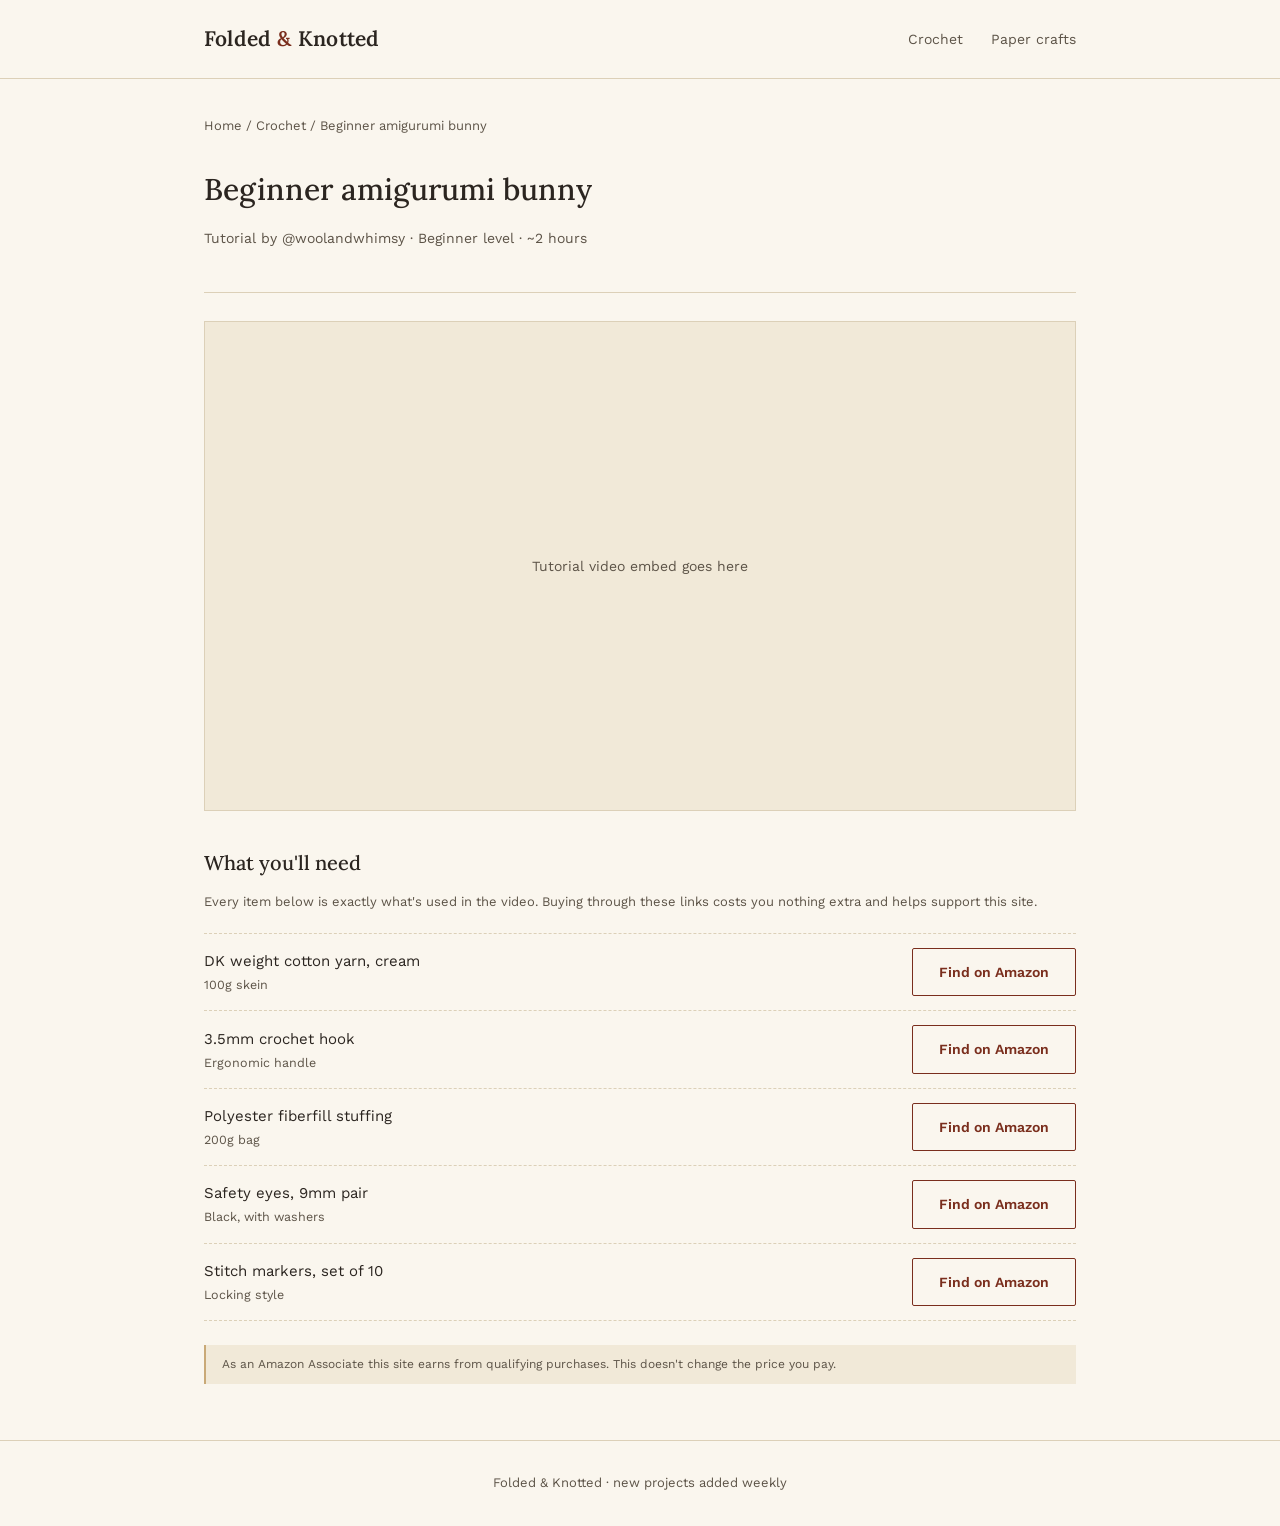
==== crochet/amigurumi-bunny.html @ b90394e0 "Add beginner amigurumi bunny tutorial page" ====
<!DOCTYPE html>
<html lang="en">
<head>
<meta charset="UTF-8">
<meta name="viewport" content="width=device-width, initial-scale=1.0">
<title>Beginner amigurumi bunny — Folded &amp; Knotted</title>
<link rel="stylesheet" href="../style.css">
</head>
<body>

<header class="site-header">
  <div class="wrap">
    <div class="brand"><a href="../index.html" style="color:inherit; text-decoration:none;">Folded <span>&amp;</span> Knotted</a></div>
    <nav class="nav">
      <a href="index.html">Crochet</a>
      <a href="../paper-crafts/index.html">Paper crafts</a>
    </nav>
  </div>
</header>

<div class="wrap">
  <p class="breadcrumb"><a href="../index.html">Home</a> / <a href="index.html">Crochet</a> / Beginner amigurumi bunny</p>

  <div class="detail-head">
    <h1>Beginner amigurumi bunny</h1>
    <p class="by">Tutorial by @woolandwhimsy &middot; Beginner level &middot; ~2 hours</p>
  </div>

  <div class="video-frame">
    Tutorial video embed goes here
  </div>

  <div class="materials">
    <h2>What you'll need</h2>
    <p class="note">Every item below is exactly what's used in the video. Buying through these links costs you nothing extra and helps support this site.</p>

    <div class="material-row">
      <div>
        <div class="material-name">DK weight cotton yarn, cream</div>
        <div class="material-note">100g skein</div>
      </div>
      <a class="btn" href="#" target="_blank" rel="noopener sponsored">Find on Amazon</a>
    </div>

    <div class="material-row">
      <div>
        <div class="material-name">3.5mm crochet hook</div>
        <div class="material-note">Ergonomic handle</div>
      </div>
      <a class="btn" href="#" target="_blank" rel="noopener sponsored">Find on Amazon</a>
    </div>

    <div class="material-row">
      <div>
        <div class="material-name">Polyester fiberfill stuffing</div>
        <div class="material-note">200g bag</div>
      </div>
      <a class="btn" href="#" target="_blank" rel="noopener sponsored">Find on Amazon</a>
    </div>

    <div class="material-row">
      <div>
        <div class="material-name">Safety eyes, 9mm pair</div>
        <div class="material-note">Black, with washers</div>
      </div>
      <a class="btn" href="#" target="_blank" rel="noopener sponsored">Find on Amazon</a>
    </div>

    <div class="material-row">
      <div>
        <div class="material-name">Stitch markers, set of 10</div>
        <div class="material-note">Locking style</div>
      </div>
      <a class="btn" href="#" target="_blank" rel="noopener sponsored">Find on Amazon</a>
    </div>

    <div class="disclosure">
      As an Amazon Associate this site earns from qualifying purchases. This doesn't change the price you pay.
    </div>
  </div>
</div>

<footer class="site-footer">
  <div class="wrap">Folded &amp; Knotted &middot; new projects added weekly</div>
</footer>

</body>
</html>
---- style.css ----
@import url('https://fonts.googleapis.com/css2?family=Lora:ital,wght@0,400;0,500;0,600;1,400&family=Work+Sans:wght@400;500;600&display=swap');

:root {
  --paper: #FAF6EE;
  --card: #F1E9D8;
  --ink: #2B2520;
  --ink-soft: #5C5347;
  --rust: #7A2E1D;
  --rust-dark: #5A2014;
  --moss: #3D5C4A;
  --moss-dark: #2A4434;
  --brass: #C9A977;
  --line: #DCD0B8;
}

* { box-sizing: border-box; }

body {
  margin: 0;
  background: var(--paper);
  color: var(--ink);
  font-family: 'Work Sans', sans-serif;
  font-size: 16px;
  line-height: 1.6;
}

h1, h2, h3 {
  font-family: 'Lora', serif;
  font-weight: 500;
  margin: 0;
  color: var(--ink);
}

a { color: var(--rust); text-decoration: none; }
a:hover { text-decoration: underline; }
a:focus-visible, button:focus-visible { outline: 2px solid var(--rust); outline-offset: 2px; }

.wrap { max-width: 920px; margin: 0 auto; padding: 0 24px; }

.site-header {
  border-bottom: 1px solid var(--line);
  padding: 22px 0;
}
.site-header .wrap { display: flex; align-items: center; justify-content: space-between; }
.brand { font-family: 'Lora', serif; font-size: 21px; font-weight: 600; letter-spacing: 0.01em; }
.brand span { color: var(--rust); }
.nav { display: flex; gap: 28px; font-size: 14px; }
.nav a { color: var(--ink-soft); }

.hero {
  padding: 72px 0 56px;
  text-align: center;
  border-bottom: 1px solid var(--line);
}
.hero .eyebrow {
  font-size: 12px;
  letter-spacing: 0.12em;
  text-transform: uppercase;
  color: var(--moss);
  font-weight: 600;
  margin-bottom: 14px;
}
.hero h1 {
  font-size: 38px;
  line-height: 1.25;
  max-width: 620px;
  margin: 0 auto 16px;
}
.hero p {
  max-width: 480px;
  margin: 0 auto 28px;
  color: var(--ink-soft);
  font-size: 16px;
}
.hero .rule {
  width: 56px;
  height: 2px;
  background: var(--brass);
  margin: 0 auto 24px;
}

.btn {
  display: inline-block;
  font-family: 'Work Sans', sans-serif;
  font-size: 14px;
  font-weight: 600;
  padding: 12px 26px;
  border: 1px solid var(--rust);
  color: var(--rust);
  border-radius: 2px;
  background: transparent;
  cursor: pointer;
  transition: background 0.15s ease, color 0.15s ease;
}
.btn:hover { background: var(--rust); color: var(--paper); text-decoration: none; }
.btn-fill { background: var(--rust); color: var(--paper); }
.btn-fill:hover { background: var(--rust-dark); color: var(--paper); }

.categories {
  display: flex;
  gap: 18px;
  padding: 40px 0;
  border-bottom: 1px solid var(--line);
}
.cat-card {
  flex: 1;
  border: 1px solid var(--line);
  background: var(--card);
  padding: 24px 20px;
  text-align: center;
  transition: border-color 0.15s ease;
}
.cat-card:hover { border-color: var(--brass); }
.cat-card .label {
  font-family: 'Lora', serif;
  font-size: 19px;
  margin-bottom: 6px;
}
.cat-card .desc { font-size: 13px; color: var(--ink-soft); }

.section-head {
  display: flex;
  align-items: baseline;
  justify-content: space-between;
  padding: 40px 0 20px;
}
.section-head h2 { font-size: 22px; }
.section-head .sub { font-size: 13px; color: var(--ink-soft); }

.grid {
  display: grid;
  grid-template-columns: repeat(auto-fill, minmax(260px, 1fr));
  gap: 20px;
  padding-bottom: 56px;
}

.project-card {
  border: 1px solid var(--line);
  background: var(--card);
  display: flex;
  flex-direction: column;
  position: relative;
}
.project-thumb {
  aspect-ratio: 4 / 3;
  background: var(--paper);
  border-bottom: 1px solid var(--line);
  display: flex;
  align-items: center;
  justify-content: center;
  position: relative;
}
.play-ring {
  width: 44px; height: 44px;
  border: 1.5px solid var(--ink-soft);
  border-radius: 50%;
  display: flex; align-items: center; justify-content: center;
  color: var(--ink-soft);
  font-size: 14px;
}
.seal {
  position: absolute;
  top: -14px; right: 14px;
  width: 38px; height: 38px;
  border-radius: 50%;
  display: flex; align-items: center; justify-content: center;
  font-family: 'Lora', serif;
  font-size: 13px;
  font-weight: 600;
  color: var(--paper);
  box-shadow: 0 1px 0 rgba(0,0,0,0.08);
}
.seal-rust { background: var(--rust); }
.seal-moss { background: var(--moss); }

.project-body { padding: 16px 18px 18px; flex: 1; display: flex; flex-direction: column; }
.project-title { font-family: 'Lora', serif; font-size: 17px; margin-bottom: 4px; }
.project-creator { font-size: 12.5px; color: var(--ink-soft); margin-bottom: 12px; }
.project-meta {
  display: flex; align-items: center; justify-content: space-between;
  margin-top: auto;
  padding-top: 12px;
  border-top: 1px dashed var(--line);
  font-size: 12px;
}
.tag {
  font-size: 11px;
  font-weight: 600;
  letter-spacing: 0.03em;
  text-transform: uppercase;
  padding: 3px 9px;
  border-radius: 2px;
}
.tag-kit { background: #E3EBE2; color: var(--moss-dark); }
.tag-shop { background: #EFE3DC; color: var(--rust-dark); }
.level { color: var(--ink-soft); }

.site-footer {
  border-top: 1px solid var(--line);
  padding: 32px 0;
  text-align: center;
  font-size: 13px;
  color: var(--ink-soft);
}

.breadcrumb { font-size: 13px; color: var(--ink-soft); padding: 24px 0 0; }
.breadcrumb a { color: var(--ink-soft); }

.detail-head { padding: 16px 0 28px; border-bottom: 1px solid var(--line); }
.detail-head h1 { font-size: 30px; margin-bottom: 8px; }
.detail-head .by { font-size: 14px; color: var(--ink-soft); }

.video-frame {
  margin: 28px 0;
  aspect-ratio: 16 / 9;
  background: var(--card);
  border: 1px solid var(--line);
  display: flex; align-items: center; justify-content: center;
  color: var(--ink-soft);
  font-size: 14px;
}

.materials { padding: 8px 0 56px; }
.materials h2 { font-size: 20px; margin-bottom: 4px; }
.materials .note { font-size: 13px; color: var(--ink-soft); margin-bottom: 20px; }

.material-row {
  display: flex; align-items: center; justify-content: space-between;
  padding: 14px 0;
  border-bottom: 1px dashed var(--line);
}
.material-row:first-of-type { border-top: 1px dashed var(--line); }
.material-name { font-size: 15px; }
.material-note { font-size: 12.5px; color: var(--ink-soft); margin-top: 2px; }

.disclosure {
  margin-top: 24px;
  font-size: 12px;
  color: var(--ink-soft);
  border-left: 2px solid var(--brass);
  padding: 10px 16px;
  background: var(--card);
}

@media (max-width: 640px) {
  .hero h1 { font-size: 28px; }
  .categories { flex-direction: column; }
  .section-head { flex-direction: column; align-items: flex-start; gap: 4px; }
}
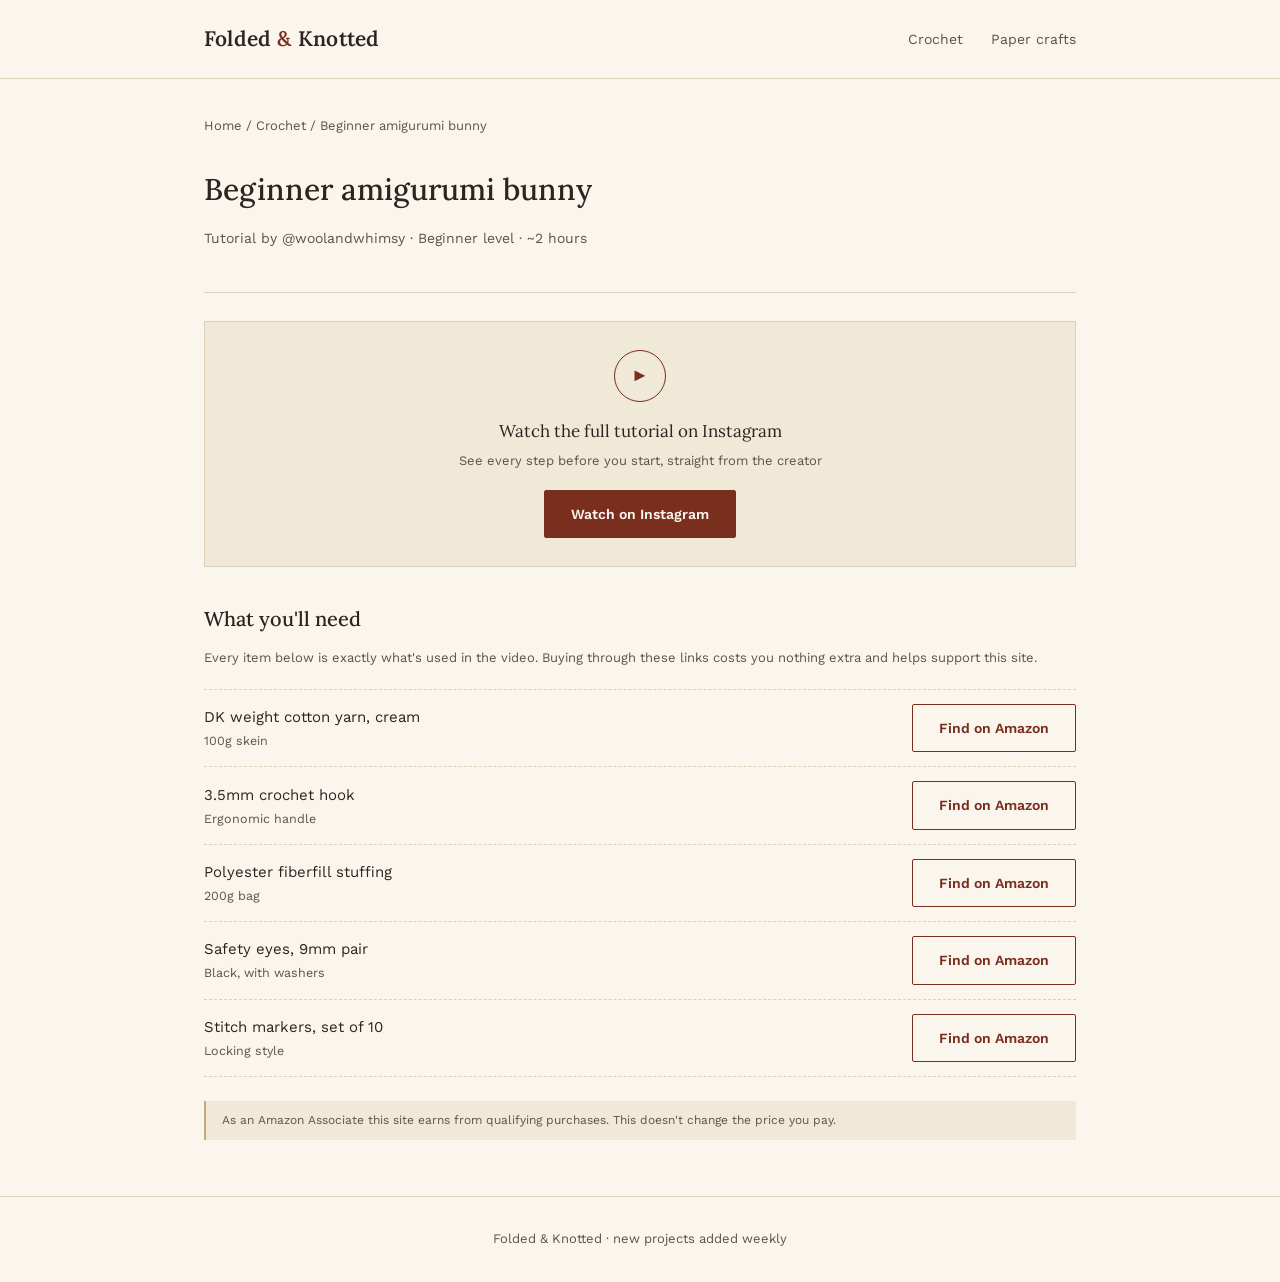
==== commit 7dbd5c8f: "Update amigurumi-bunny.html" ====
--- a/crochet/amigurumi-bunny.html
+++ b/crochet/amigurumi-bunny.html
@@ -26,8 +26,11 @@
     <p class="by">Tutorial by @woolandwhimsy &middot; Beginner level &middot; ~2 hours</p>
   </div>
 
-  <div class="video-frame">
-    Tutorial video embed goes here
+<div class="watch-card">
+    <div class="ring">&#9658;</div>
+    <div class="title">Watch the full tutorial on Instagram</div>
+    <div class="sub">See every step before you start, straight from the creator</div>
+    <a class="btn btn-fill" href="#" target="_blank" rel="noopener">Watch on Instagram</a>
   </div>
 
   <div class="materials">
--- a/style.css
+++ b/style.css
@@ -220,6 +220,25 @@
   font-size: 14px;
 }
 
+.watch-card {
+  margin: 28px 0;
+  background: var(--card);
+  border: 1px solid var(--line);
+  padding: 28px;
+  text-align: center;
+}
+.watch-card .ring {
+  width: 52px; height: 52px;
+  border: 1.5px solid var(--rust);
+  border-radius: 50%;
+  display: flex; align-items: center; justify-content: center;
+  color: var(--rust);
+  font-size: 18px;
+  margin: 0 auto 16px;
+}
+.watch-card .title { font-family: 'Lora', serif; font-size: 17px; margin-bottom: 6px; }
+.watch-card .sub { font-size: 13px; color: var(--ink-soft); margin-bottom: 18px; }
+
 .materials { padding: 8px 0 56px; }
 .materials h2 { font-size: 20px; margin-bottom: 4px; }
 .materials .note { font-size: 13px; color: var(--ink-soft); margin-bottom: 20px; }
